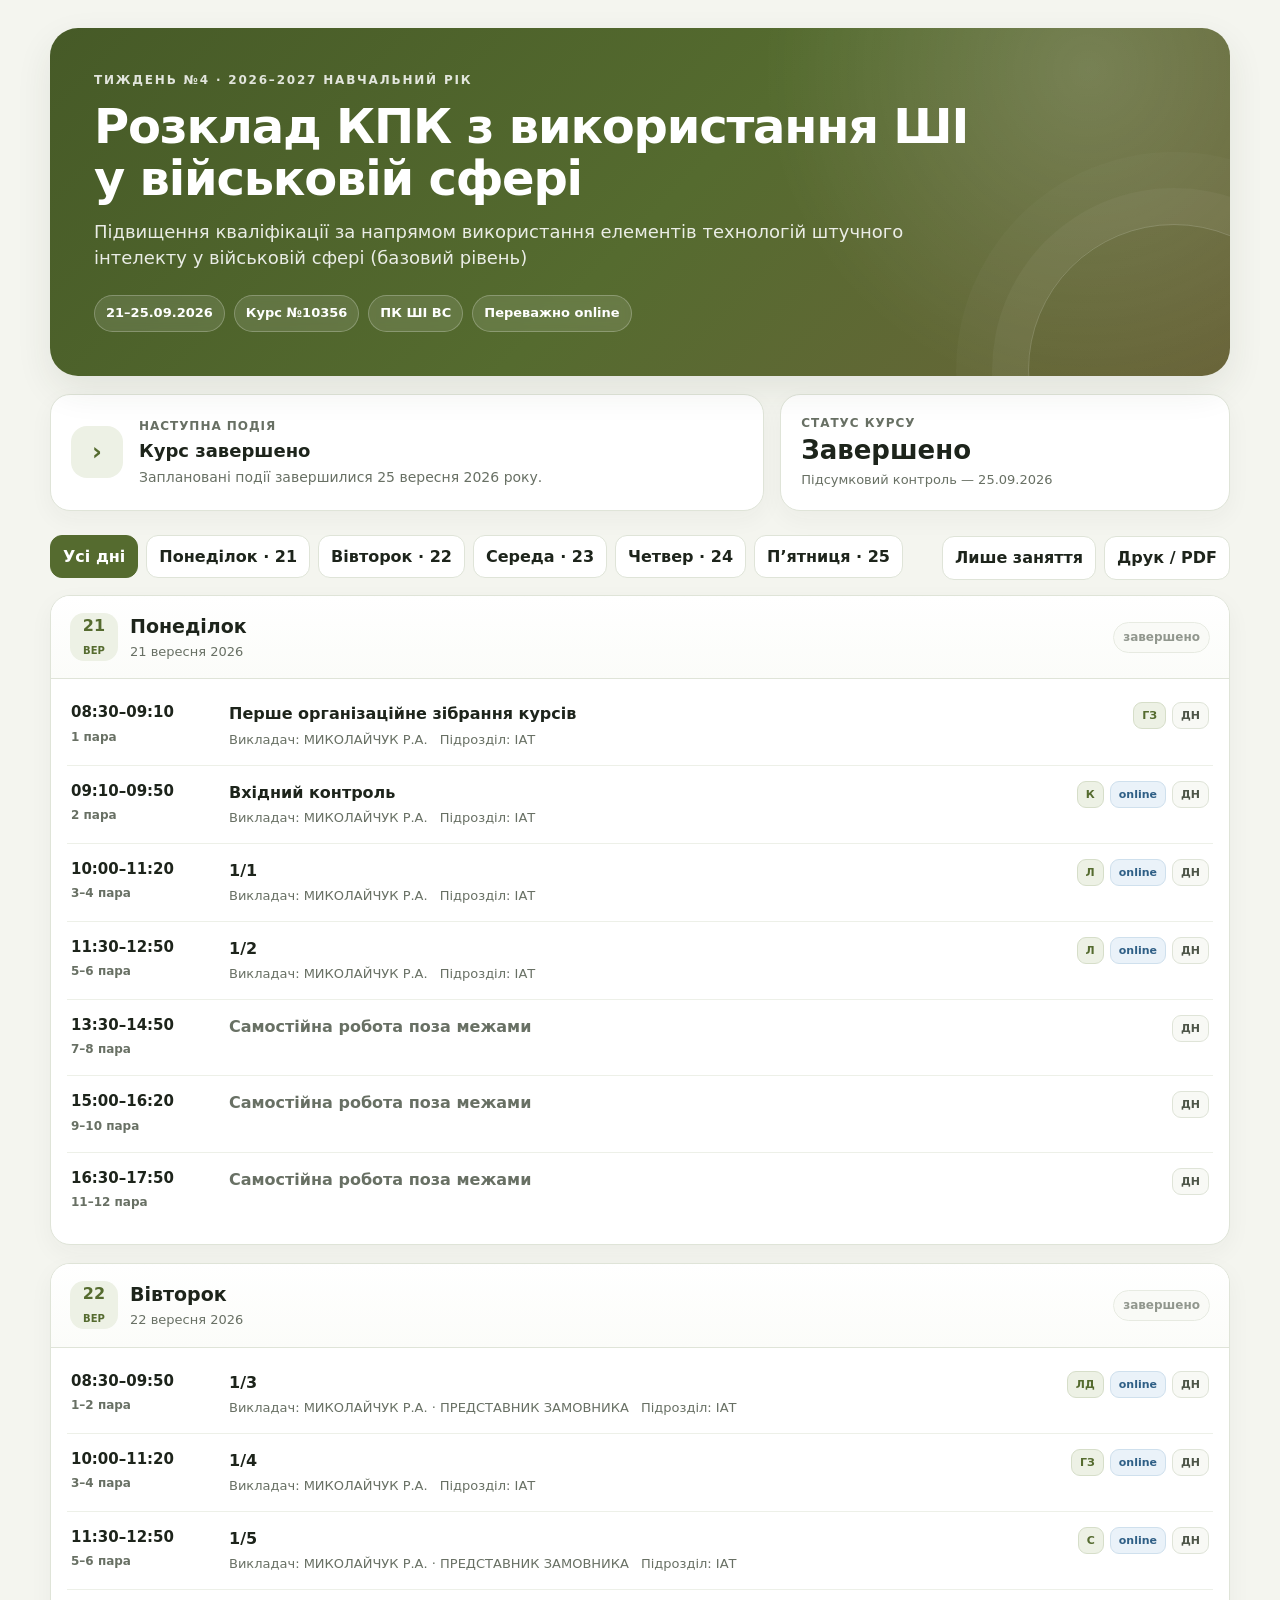
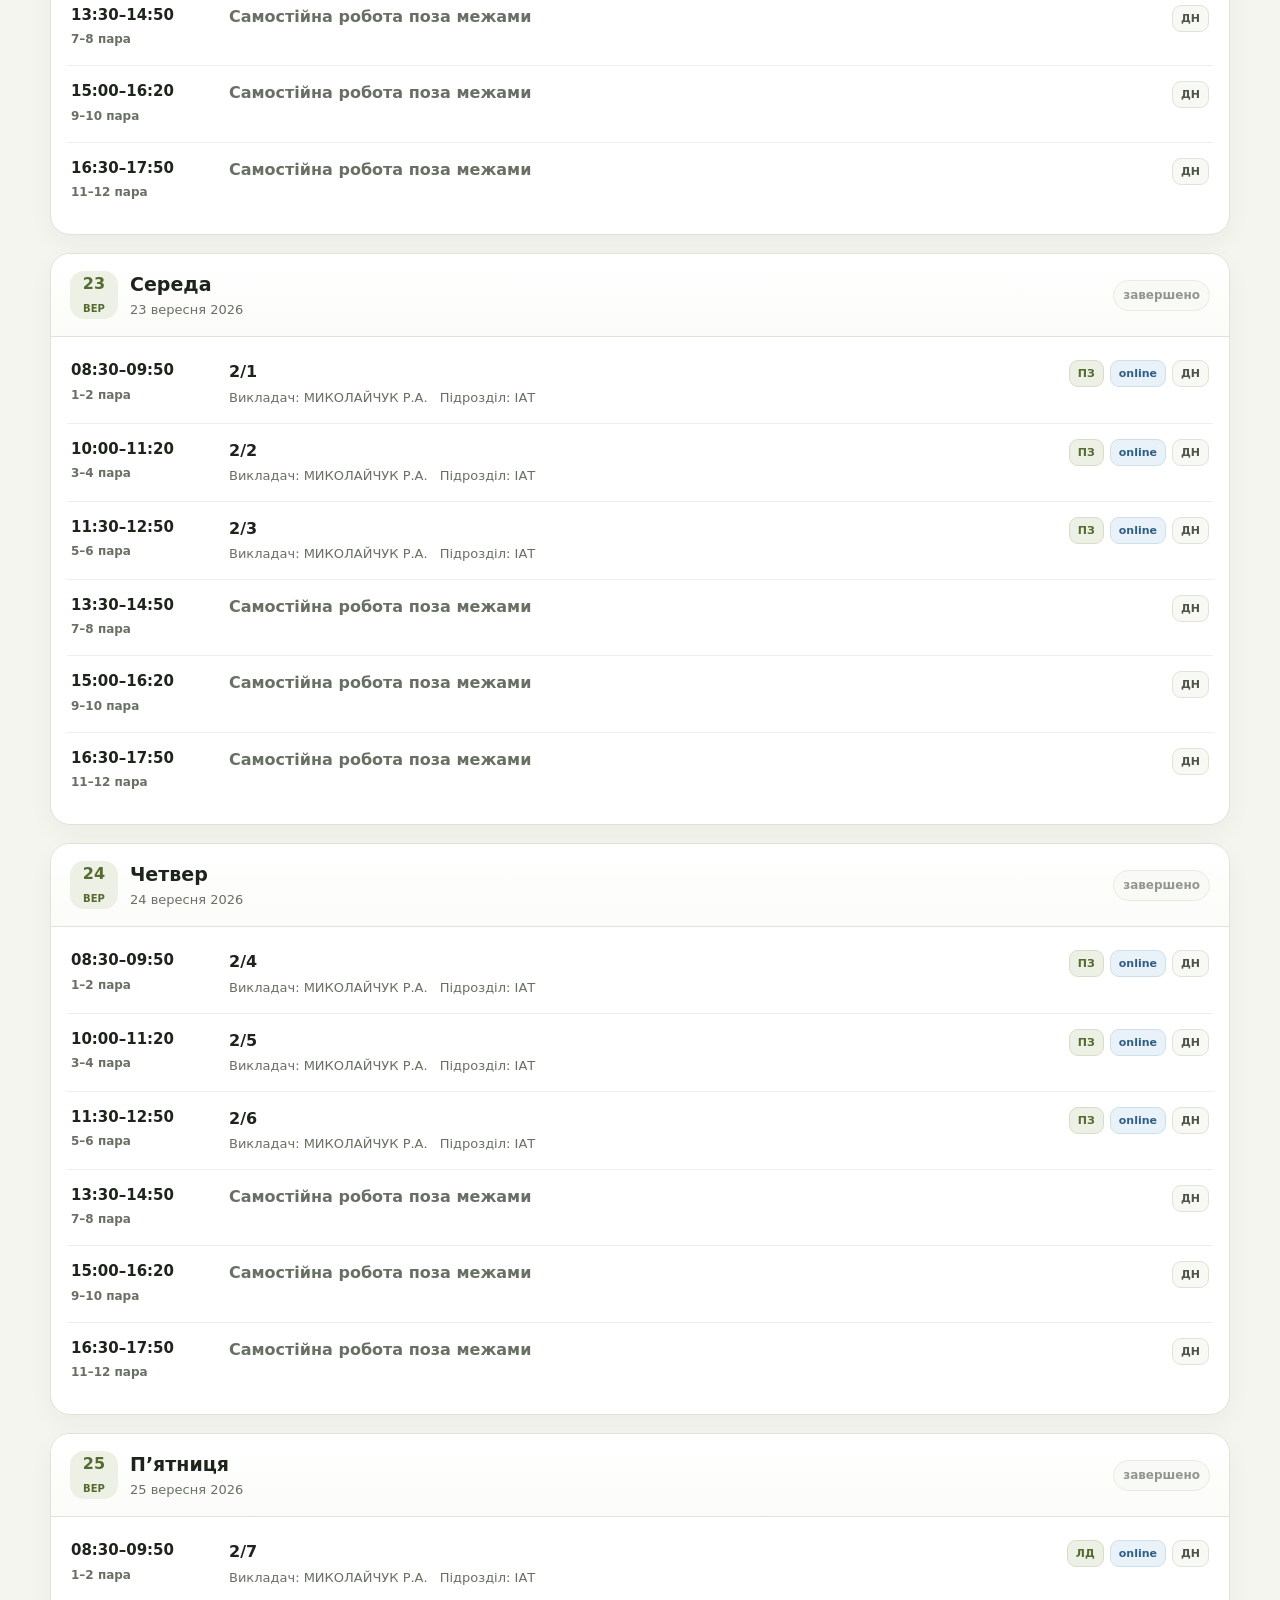
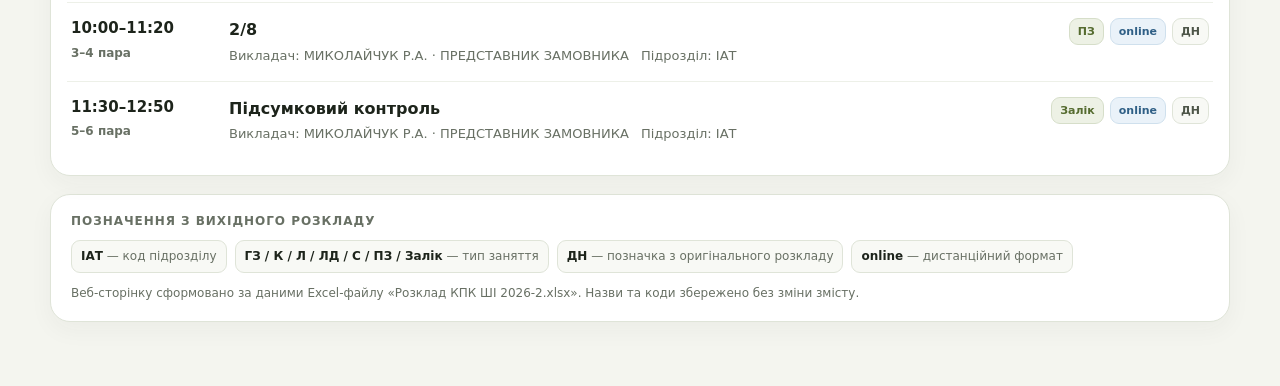
==== index.html @ 22485b09 "Add interactive course schedule" ====
<!doctype html>
<html lang="uk">
<head>
  <meta charset="utf-8" />
  <meta name="viewport" content="width=device-width, initial-scale=1" />
  <meta name="color-scheme" content="light" />
  <title>Розклад КПК ШІ — 21–25 вересня 2026</title>
  <style>
    :root {
      --bg: #f4f5ef;
      --surface: #ffffff;
      --surface-2: #f8f9f5;
      --text: #1d241b;
      --muted: #687064;
      --line: #dfe4d8;
      --accent: #556b2f;
      --accent-2: #6a653a;
      --accent-soft: #edf1e5;
      --warn-soft: #fff4d8;
      --warn: #8a6613;
      --blue-soft: #eaf2f9;
      --blue: #2f5f86;
      --shadow: 0 14px 36px rgba(44, 53, 35, 0.09);
      --radius: 20px;
    }
    * { box-sizing: border-box; }
    html { scroll-behavior: smooth; }
    body { margin: 0; font-family: Inter, ui-sans-serif, system-ui, -apple-system, BlinkMacSystemFont, "Segoe UI", sans-serif; background: var(--bg); color: var(--text); line-height: 1.45; }
    button, input { font: inherit; }
    button { cursor: pointer; }
    .shell { width: min(1180px, calc(100% - 32px)); margin: 0 auto; padding: 28px 0 64px; }
    .hero { position: relative; overflow: hidden; border-radius: 28px; padding: clamp(24px, 4vw, 44px); color: white; background: radial-gradient(circle at 88% 12%, rgba(255,255,255,.16), transparent 30%), linear-gradient(135deg, #465a27 0%, #556b2f 52%, #6a653a 100%); box-shadow: var(--shadow); }
    .hero::after { content: ""; position: absolute; width: 290px; height: 290px; right: -90px; bottom: -140px; border: 1px solid rgba(255,255,255,.18); border-radius: 50%; box-shadow: 0 0 0 36px rgba(255,255,255,.04), 0 0 0 72px rgba(255,255,255,.025); }
    .eyebrow { font-size: 12px; text-transform: uppercase; letter-spacing: .15em; font-weight: 800; opacity: .84; }
    h1 { max-width: 880px; margin: 12px 0 14px; font-size: clamp(28px, 5vw, 48px); line-height: 1.08; letter-spacing: -.025em; }
    .subtitle { max-width: 850px; margin: 0; font-size: clamp(15px, 2vw, 18px); color: rgba(255,255,255,.88); }
    .hero-meta { display: flex; flex-wrap: wrap; gap: 9px; margin-top: 24px; }
    .hero-chip { border: 1px solid rgba(255,255,255,.24); background: rgba(255,255,255,.11); padding: 8px 11px; border-radius: 999px; font-size: 13px; font-weight: 700; backdrop-filter: blur(4px); }
    .dashboard { display: grid; grid-template-columns: 1.35fr .85fr; gap: 16px; margin: 18px 0 24px; }
    .panel { background: var(--surface); border: 1px solid var(--line); border-radius: var(--radius); box-shadow: 0 8px 24px rgba(44, 53, 35, 0.045); }
    .next-card { padding: 20px; display: grid; grid-template-columns: auto 1fr; gap: 16px; align-items: center; }
    .next-icon { width: 52px; height: 52px; border-radius: 16px; display: grid; place-items: center; background: var(--accent-soft); color: var(--accent); font-size: 24px; font-weight: 800; }
    .label { color: var(--muted); font-size: 12px; font-weight: 800; letter-spacing: .08em; text-transform: uppercase; }
    .next-title { font-size: 18px; font-weight: 850; margin: 3px 0 3px; }
    .next-meta { color: var(--muted); font-size: 14px; }
    .status-card { padding: 20px; display: flex; flex-direction: column; justify-content: center; }
    .status-main { font-size: 26px; line-height: 1.1; font-weight: 900; margin-top: 4px; }
    .status-sub { color: var(--muted); font-size: 13px; margin-top: 6px; }
    .toolbar { display: flex; gap: 10px; align-items: center; justify-content: space-between; margin: 20px 0 14px; }
    .tabs { display: flex; gap: 8px; overflow-x: auto; padding-bottom: 3px; scrollbar-width: thin; }
    .tab, .action { border: 1px solid var(--line); color: var(--text); background: var(--surface); border-radius: 12px; padding: 9px 12px; font-weight: 800; white-space: nowrap; transition: .18s ease; }
    .tab:hover, .action:hover { transform: translateY(-1px); border-color: #cbd2c2; }
    .tab.active { background: var(--accent); color: white; border-color: var(--accent); }
    .actions { display: flex; gap: 8px; flex: 0 0 auto; }
    .action.secondary.active { background: var(--accent-soft); color: var(--accent); border-color: #cfd9bf; }
    .schedule { display: grid; gap: 18px; }
    .day { overflow: hidden; }
    .day-head { padding: 17px 19px; border-bottom: 1px solid var(--line); display: flex; align-items: center; gap: 12px; justify-content: space-between; background: linear-gradient(180deg, #ffffff 0%, #fbfcf9 100%); }
    .day-title-wrap { display: flex; align-items: center; gap: 12px; min-width: 0; }
    .date-badge { width: 48px; height: 48px; flex: 0 0 auto; border-radius: 14px; background: var(--accent-soft); color: var(--accent); display: grid; place-items: center; font-weight: 900; line-height: 1; }
    .date-badge small { display: block; font-size: 10px; font-weight: 800; text-transform: uppercase; margin-top: 2px; }
    .day h2 { font-size: 19px; margin: 0; }
    .day-date { color: var(--muted); font-size: 13px; margin-top: 2px; }
    .day-state { font-size: 12px; font-weight: 850; padding: 6px 9px; border-radius: 999px; background: var(--surface-2); color: var(--muted); border: 1px solid var(--line); }
    .day-state.today { background: var(--warn-soft); color: var(--warn); border-color: #efdda7; }
    .day-state.next { background: var(--blue-soft); color: var(--blue); border-color: #cbddeb; }
    .day-state.done { opacity: .72; }
    .events { padding: 8px 16px 16px; }
    .event { display: grid; grid-template-columns: 142px 1fr auto; gap: 16px; padding: 15px 4px; align-items: start; border-bottom: 1px solid #edf0e8; }
    .event:last-child { border-bottom: 0; }
    .time { font-weight: 900; font-size: 15px; }
    .lesson-no { display: inline-block; margin-top: 5px; color: var(--muted); font-size: 12px; font-weight: 750; }
    .event-title { font-weight: 850; font-size: 16px; }
    .event-title.self { color: var(--muted); font-weight: 750; }
    .event-sub { margin-top: 5px; color: var(--muted); font-size: 13px; display: flex; flex-wrap: wrap; gap: 6px 12px; }
    .event-sub span { display: inline-flex; align-items: center; gap: 5px; }
    .badges { display: flex; flex-wrap: wrap; justify-content: flex-end; gap: 6px; max-width: 180px; }
    .badge { font-size: 11px; line-height: 1; padding: 7px 8px; font-weight: 850; border-radius: 9px; background: var(--surface-2); border: 1px solid var(--line); color: #4d5548; }
    .badge.type { color: var(--accent); background: var(--accent-soft); border-color: #d6dec9; }
    .badge.online { color: var(--blue); background: var(--blue-soft); border-color: #cfe0ed; }
    .event.current { margin: 5px -8px; padding: 14px 12px; border-radius: 14px; border: 1px solid #d7e0c9; background: #f7faf2; }
    .legend { margin-top: 18px; padding: 18px 20px; }
    .legend-grid { display: flex; flex-wrap: wrap; gap: 8px; margin-top: 10px; }
    .legend-item { font-size: 12px; border: 1px solid var(--line); background: var(--surface-2); padding: 7px 9px; border-radius: 9px; color: var(--muted); }
    .legend-item strong { color: var(--text); }
    .source-note { color: var(--muted); font-size: 12px; margin-top: 12px; }
    .empty { padding: 38px; text-align: center; color: var(--muted); }
    @media (max-width: 780px) { .shell { width: min(100% - 20px, 1180px); padding-top: 10px; } .hero { border-radius: 22px; } .dashboard { grid-template-columns: 1fr; } .toolbar { align-items: stretch; flex-direction: column; } .actions { width: 100%; } .actions .action { flex: 1; } .event { grid-template-columns: 104px 1fr; gap: 10px; } .badges { grid-column: 2; justify-content: flex-start; max-width: none; margin-top: -5px; } .day-head { align-items: flex-start; } .day-state { display: none; } }
    @media (max-width: 480px) { .hero { padding: 22px 18px; } .next-card { grid-template-columns: 1fr; } .next-icon { display: none; } .events { padding-inline: 12px; } .event { grid-template-columns: 1fr; } .badges { grid-column: 1; } .time { display: flex; align-items: baseline; gap: 8px; } .lesson-no { margin-top: 0; } }
    @media print { :root { --bg: #fff; --shadow: none; } body { background: #fff; } .shell { width: 100%; padding: 0; } .hero { color: #111; background: #fff; border: 1px solid #aaa; box-shadow: none; padding: 18px; } .hero::after, .toolbar, .dashboard { display: none !important; } .hero-chip { color: #111; border-color: #bbb; background: #fff; } .subtitle { color: #333; } .schedule { gap: 10px; } .panel { box-shadow: none; break-inside: avoid; } .day { display: block !important; } .day-head { padding: 10px 12px; } .events { padding: 4px 10px 8px; } .event { padding: 8px 2px; } .legend { display: none; } @page { size: A4; margin: 10mm; } }
  </style>
</head>
<body>
  <main class="shell">
    <section class="hero">
      <div class="eyebrow">Тиждень №4 · 2026–2027 навчальний рік</div>
      <h1>Розклад КПК з використання ШІ у військовій сфері</h1>
      <p class="subtitle">Підвищення кваліфікації за напрямом використання елементів технологій штучного інтелекту у військовій сфері (базовий рівень)</p>
      <div class="hero-meta"><span class="hero-chip">21–25.09.2026</span><span class="hero-chip">Курс №10356</span><span class="hero-chip">ПК ШІ ВС</span><span class="hero-chip">Переважно online</span></div>
    </section>
    <section class="dashboard" aria-label="Короткий огляд">
      <div class="panel next-card"><div class="next-icon">›</div><div><div class="label">Наступна подія</div><div class="next-title" id="nextTitle">—</div><div class="next-meta" id="nextMeta">—</div></div></div>
      <div class="panel status-card"><div class="label">Статус курсу</div><div class="status-main" id="courseStatus">—</div><div class="status-sub" id="courseStatusSub">—</div></div>
    </section>
    <section class="toolbar" aria-label="Керування розкладом"><div class="tabs" id="tabs"></div><div class="actions"><button class="action secondary" id="classOnlyBtn" type="button" title="Приховати блоки самостійної роботи">Лише заняття</button><button class="action" id="printBtn" type="button">Друк / PDF</button></div></section>
    <section class="schedule" id="schedule" aria-live="polite"></section>
    <section class="panel legend"><div class="label">Позначення з вихідного розкладу</div><div class="legend-grid"><span class="legend-item"><strong>ІАТ</strong> — код підрозділу</span><span class="legend-item"><strong>ГЗ / К / Л / ЛД / С / ПЗ / Залік</strong> — тип заняття</span><span class="legend-item"><strong>ДН</strong> — позначка з оригінального розкладу</span><span class="legend-item"><strong>online</strong> — дистанційний формат</span></div><div class="source-note">Веб-сторінку сформовано за даними Excel-файлу «Розклад КПК ШІ 2026-2.xlsx». Назви та коди збережено без зміни змісту.</div></section>
  </main>
  <script>
    const scheduleData = [
      { id: "2026-09-21", day: "Понеділок", dateLabel: "21 вересня 2026", month: "вер", dayNum: "21", events: [
        { lessons: "1", start: "08:30", end: "09:10", unit: "ІАТ", type: "ГЗ", mark: "ДН", title: "Перше організаційне зібрання курсів", instructors: ["МИКОЛАЙЧУК Р.А."] },
        { lessons: "2", start: "09:10", end: "09:50", unit: "ІАТ", type: "К", mark: "ДН", title: "Вхідний контроль", online: true, instructors: ["МИКОЛАЙЧУК Р.А."] },
        { lessons: "3–4", start: "10:00", end: "11:20", unit: "ІАТ", type: "Л", mark: "ДН", title: "1/1", online: true, instructors: ["МИКОЛАЙЧУК Р.А."] },
        { lessons: "5–6", start: "11:30", end: "12:50", unit: "ІАТ", type: "Л", mark: "ДН", title: "1/2", online: true, instructors: ["МИКОЛАЙЧУК Р.А."] },
        { lessons: "7–8", start: "13:30", end: "14:50", mark: "ДН", title: "Самостійна робота поза межами", self: true },
        { lessons: "9–10", start: "15:00", end: "16:20", mark: "ДН", title: "Самостійна робота поза межами", self: true },
        { lessons: "11–12", start: "16:30", end: "17:50", mark: "ДН", title: "Самостійна робота поза межами", self: true }
      ]},
      { id: "2026-09-22", day: "Вівторок", dateLabel: "22 вересня 2026", month: "вер", dayNum: "22", events: [
        { lessons: "1–2", start: "08:30", end: "09:50", unit: "ІАТ", type: "ЛД", mark: "ДН", title: "1/3", online: true, instructors: ["МИКОЛАЙЧУК Р.А.", "ПРЕДСТАВНИК ЗАМОВНИКА"] },
        { lessons: "3–4", start: "10:00", end: "11:20", unit: "ІАТ", type: "ГЗ", mark: "ДН", title: "1/4", online: true, instructors: ["МИКОЛАЙЧУК Р.А."] },
        { lessons: "5–6", start: "11:30", end: "12:50", unit: "ІАТ", type: "С", mark: "ДН", title: "1/5", online: true, instructors: ["МИКОЛАЙЧУК Р.А.", "ПРЕДСТАВНИК ЗАМОВНИКА"] },
        { lessons: "7–8", start: "13:30", end: "14:50", mark: "ДН", title: "Самостійна робота поза межами", self: true },
        { lessons: "9–10", start: "15:00", end: "16:20", mark: "ДН", title: "Самостійна робота поза межами", self: true },
        { lessons: "11–12", start: "16:30", end: "17:50", mark: "ДН", title: "Самостійна робота поза межами", self: true }
      ]},
      { id: "2026-09-23", day: "Середа", dateLabel: "23 вересня 2026", month: "вер", dayNum: "23", events: [
        { lessons: "1–2", start: "08:30", end: "09:50", unit: "ІАТ", type: "ПЗ", mark: "ДН", title: "2/1", online: true, instructors: ["МИКОЛАЙЧУК Р.А."] },
        { lessons: "3–4", start: "10:00", end: "11:20", unit: "ІАТ", type: "ПЗ", mark: "ДН", title: "2/2", online: true, instructors: ["МИКОЛАЙЧУК Р.А."] },
        { lessons: "5–6", start: "11:30", end: "12:50", unit: "ІАТ", type: "ПЗ", mark: "ДН", title: "2/3", online: true, instructors: ["МИКОЛАЙЧУК Р.А."] },
        { lessons: "7–8", start: "13:30", end: "14:50", mark: "ДН", title: "Самостійна робота поза межами", self: true },
        { lessons: "9–10", start: "15:00", end: "16:20", mark: "ДН", title: "Самостійна робота поза межами", self: true },
        { lessons: "11–12", start: "16:30", end: "17:50", mark: "ДН", title: "Самостійна робота поза межами", self: true }
      ]},
      { id: "2026-09-24", day: "Четвер", dateLabel: "24 вересня 2026", month: "вер", dayNum: "24", events: [
        { lessons: "1–2", start: "08:30", end: "09:50", unit: "ІАТ", type: "ПЗ", mark: "ДН", title: "2/4", online: true, instructors: ["МИКОЛАЙЧУК Р.А."] },
        { lessons: "3–4", start: "10:00", end: "11:20", unit: "ІАТ", type: "ПЗ", mark: "ДН", title: "2/5", online: true, instructors: ["МИКОЛАЙЧУК Р.А."] },
        { lessons: "5–6", start: "11:30", end: "12:50", unit: "ІАТ", type: "ПЗ", mark: "ДН", title: "2/6", online: true, instructors: ["МИКОЛАЙЧУК Р.А."] },
        { lessons: "7–8", start: "13:30", end: "14:50", mark: "ДН", title: "Самостійна робота поза межами", self: true },
        { lessons: "9–10", start: "15:00", end: "16:20", mark: "ДН", title: "Самостійна робота поза межами", self: true },
        { lessons: "11–12", start: "16:30", end: "17:50", mark: "ДН", title: "Самостійна робота поза межами", self: true }
      ]},
      { id: "2026-09-25", day: "П’ятниця", dateLabel: "25 вересня 2026", month: "вер", dayNum: "25", events: [
        { lessons: "1–2", start: "08:30", end: "09:50", unit: "ІАТ", type: "ЛД", mark: "ДН", title: "2/7", online: true, instructors: ["МИКОЛАЙЧУК Р.А."] },
        { lessons: "3–4", start: "10:00", end: "11:20", unit: "ІАТ", type: "ПЗ", mark: "ДН", title: "2/8", online: true, instructors: ["МИКОЛАЙЧУК Р.А.", "ПРЕДСТАВНИК ЗАМОВНИКА"] },
        { lessons: "5–6", start: "11:30", end: "12:50", unit: "ІАТ", type: "Залік", mark: "ДН", title: "Підсумковий контроль", online: true, instructors: ["МИКОЛАЙЧУК Р.А.", "ПРЕДСТАВНИК ЗАМОВНИКА"] }
      ]}
    ];
    const KYIV_OFFSET = "+03:00";
    const courseStart = new Date("2026-09-21T08:30:00" + KYIV_OFFSET);
    const courseEnd = new Date("2026-09-25T12:50:00" + KYIV_OFFSET);
    let activeDay = "all";
    let classesOnly = false;
    const tabsEl = document.getElementById("tabs");
    const scheduleEl = document.getElementById("schedule");
    const classOnlyBtn = document.getElementById("classOnlyBtn");
    function eventDate(dayId, time) { return new Date(`${dayId}T${time}:00${KYIV_OFFSET}`); }
    function escapeHtml(value = "") { return String(value).replace(/[&<>'"]/g, ch => ({"&":"&amp;","<":"&lt;",">":"&gt;","'":"&#039;",'"':"&quot;"}[ch])); }
    function renderTabs() { const items = [{ id: "all", label: "Усі дні" }, ...scheduleData.map(d => ({ id: d.id, label: `${d.day} · ${d.dayNum}` }))]; tabsEl.innerHTML = items.map(item => `<button type="button" class="tab ${activeDay === item.id ? "active" : ""}" data-day="${item.id}">${item.label}</button>`).join(""); tabsEl.querySelectorAll(".tab").forEach(btn => btn.addEventListener("click", () => { activeDay = btn.dataset.day; renderTabs(); renderSchedule(); })); }
    function dayState(day, now) { const start = eventDate(day.id, day.events[0].start); const end = eventDate(day.id, day.events[day.events.length - 1].end); if (now >= start && now <= end) return { label: "сьогодні", cls: "today" }; if (now > end) return { label: "завершено", cls: "done" }; const futureDays = scheduleData.filter(d => eventDate(d.id, d.events[0].start) > now); if (futureDays[0]?.id === day.id) return { label: "наступний день", cls: "next" }; return { label: "заплановано", cls: "" }; }
    function eventHtml(day, event, now) { const start = eventDate(day.id, event.start); const end = eventDate(day.id, event.end); const isCurrent = now >= start && now <= end; const instructorHtml = event.instructors?.length ? `<span>Викладач: ${event.instructors.map(escapeHtml).join(" · ")}</span>` : ""; const unitHtml = event.unit ? `<span>Підрозділ: ${escapeHtml(event.unit)}</span>` : ""; return `<article class="event ${isCurrent ? "current" : ""}" data-self="${event.self ? "1" : "0"}"><div class="time">${event.start}–${event.end}<span class="lesson-no">${escapeHtml(event.lessons)} пара</span></div><div><div class="event-title ${event.self ? "self" : ""}">${escapeHtml(event.title)}</div><div class="event-sub">${instructorHtml}${unitHtml}</div></div><div class="badges">${event.type ? `<span class="badge type">${escapeHtml(event.type)}</span>` : ""}${event.online ? `<span class="badge online">online</span>` : ""}${event.mark ? `<span class="badge">${escapeHtml(event.mark)}</span>` : ""}</div></article>`; }
    function renderSchedule() { const now = new Date(); const days = activeDay === "all" ? scheduleData : scheduleData.filter(d => d.id === activeDay); const visibleDays = days.map(day => ({ ...day, events: classesOnly ? day.events.filter(e => !e.self) : day.events })).filter(d => d.events.length); if (!visibleDays.length) { scheduleEl.innerHTML = `<div class="panel empty">Немає подій для вибраного фільтра.</div>`; return; } scheduleEl.innerHTML = visibleDays.map(day => { const state = dayState(day, now); return `<section class="panel day" data-day="${day.id}"><header class="day-head"><div class="day-title-wrap"><div class="date-badge">${day.dayNum}<small>${day.month}</small></div><div><h2>${day.day}</h2><div class="day-date">${day.dateLabel}</div></div></div><span class="day-state ${state.cls}">${state.label}</span></header><div class="events">${day.events.map(e => eventHtml(day, e, now)).join("")}</div></section>`; }).join(""); }
    function formatDelta(ms) { if (ms <= 0) return "зараз"; const totalMinutes = Math.floor(ms / 60000); const days = Math.floor(totalMinutes / 1440); const hours = Math.floor((totalMinutes % 1440) / 60); const mins = totalMinutes % 60; const parts = []; if (days) parts.push(`${days} дн.`); if (hours) parts.push(`${hours} год.`); if (!days && mins) parts.push(`${mins} хв.`); return `через ${parts.join(" ")}`; }
    function updateDashboard() { const now = new Date(); const allEvents = scheduleData.flatMap(day => day.events.map(event => ({ day, event, start: eventDate(day.id, event.start), end: eventDate(day.id, event.end) }))); const current = allEvents.find(x => now >= x.start && now <= x.end); const next = current || allEvents.find(x => x.start > now); const nextTitle = document.getElementById("nextTitle"); const nextMeta = document.getElementById("nextMeta"); if (next) { nextTitle.textContent = next.event.title; nextMeta.textContent = `${next.day.day}, ${next.day.dayNum} вересня · ${next.event.start}–${next.event.end}${current ? " · триває зараз" : " · " + formatDelta(next.start - now)}`; } else { nextTitle.textContent = "Курс завершено"; nextMeta.textContent = "Заплановані події завершилися 25 вересня 2026 року."; } const statusMain = document.getElementById("courseStatus"); const statusSub = document.getElementById("courseStatusSub"); if (now < courseStart) { statusMain.textContent = "Ще не розпочато"; statusSub.textContent = `Початок 21.09 о 08:30 · ${formatDelta(courseStart - now)}`; } else if (now <= courseEnd) { const dayIndex = scheduleData.findIndex(day => now <= eventDate(day.id, day.events[day.events.length - 1].end)); statusMain.textContent = "Курс триває"; statusSub.textContent = dayIndex >= 0 ? `Навчальний день ${dayIndex + 1} із ${scheduleData.length}` : "За планом"; } else { statusMain.textContent = "Завершено"; statusSub.textContent = "Підсумковий контроль — 25.09.2026"; } }
    classOnlyBtn.addEventListener("click", () => { classesOnly = !classesOnly; classOnlyBtn.classList.toggle("active", classesOnly); classOnlyBtn.textContent = classesOnly ? "Показати все" : "Лише заняття"; renderSchedule(); });
    document.getElementById("printBtn").addEventListener("click", () => window.print());
    renderTabs(); renderSchedule(); updateDashboard(); setInterval(() => { updateDashboard(); renderSchedule(); }, 60000);
  </script>
</body>
</html>
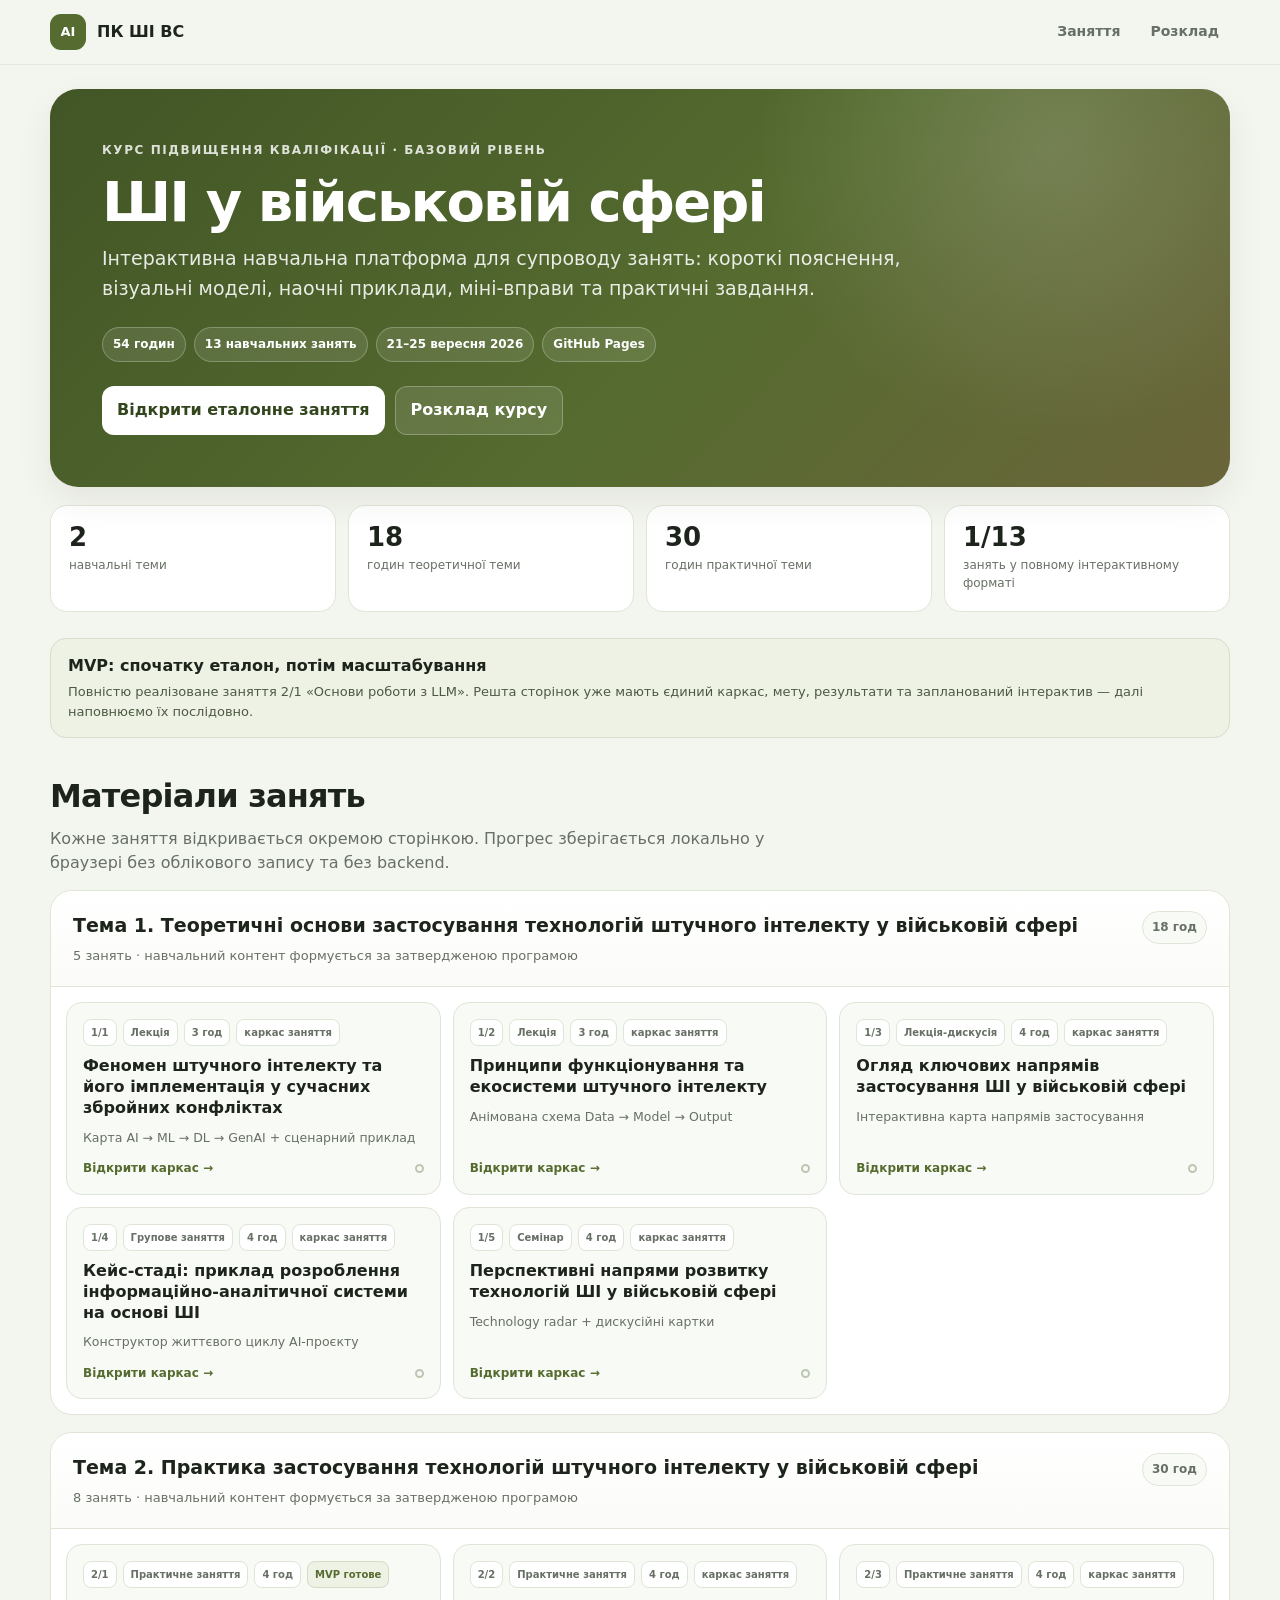
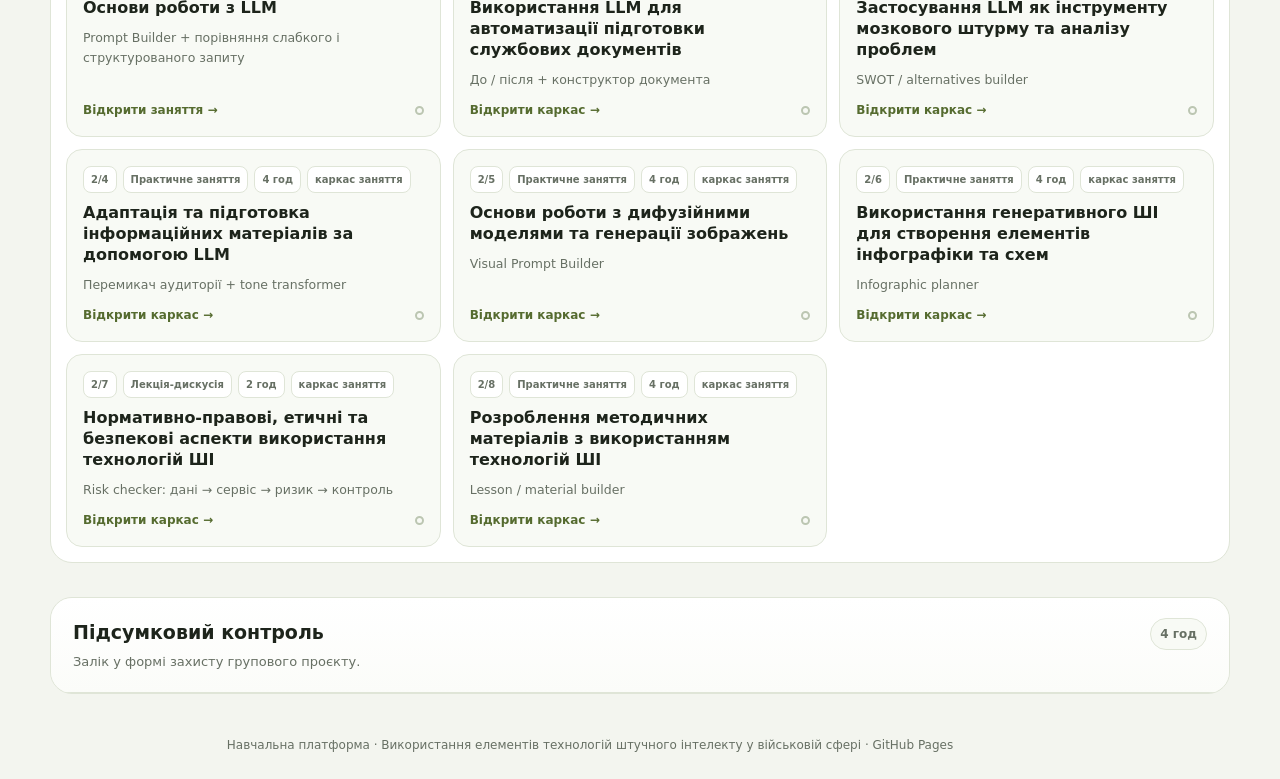
==== commit 66614459: "feat: turn repository root into course learning platform" ====
--- a/index.html
+++ b/index.html
@@ -1,171 +1,17 @@
 <!doctype html>
 <html lang="uk">
 <head>
-  <meta charset="utf-8" />
-  <meta name="viewport" content="width=device-width, initial-scale=1" />
-  <meta name="color-scheme" content="light" />
-  <title>Розклад КПК ШІ — 21–25 вересня 2026</title>
-  <style>
-    :root {
-      --bg: #f4f5ef;
-      --surface: #ffffff;
-      --surface-2: #f8f9f5;
-      --text: #1d241b;
-      --muted: #687064;
-      --line: #dfe4d8;
-      --accent: #556b2f;
-      --accent-2: #6a653a;
-      --accent-soft: #edf1e5;
-      --warn-soft: #fff4d8;
-      --warn: #8a6613;
-      --blue-soft: #eaf2f9;
-      --blue: #2f5f86;
-      --shadow: 0 14px 36px rgba(44, 53, 35, 0.09);
-      --radius: 20px;
-    }
-    * { box-sizing: border-box; }
-    html { scroll-behavior: smooth; }
-    body { margin: 0; font-family: Inter, ui-sans-serif, system-ui, -apple-system, BlinkMacSystemFont, "Segoe UI", sans-serif; background: var(--bg); color: var(--text); line-height: 1.45; }
-    button, input { font: inherit; }
-    button { cursor: pointer; }
-    .shell { width: min(1180px, calc(100% - 32px)); margin: 0 auto; padding: 28px 0 64px; }
-    .hero { position: relative; overflow: hidden; border-radius: 28px; padding: clamp(24px, 4vw, 44px); color: white; background: radial-gradient(circle at 88% 12%, rgba(255,255,255,.16), transparent 30%), linear-gradient(135deg, #465a27 0%, #556b2f 52%, #6a653a 100%); box-shadow: var(--shadow); }
-    .hero::after { content: ""; position: absolute; width: 290px; height: 290px; right: -90px; bottom: -140px; border: 1px solid rgba(255,255,255,.18); border-radius: 50%; box-shadow: 0 0 0 36px rgba(255,255,255,.04), 0 0 0 72px rgba(255,255,255,.025); }
-    .eyebrow { font-size: 12px; text-transform: uppercase; letter-spacing: .15em; font-weight: 800; opacity: .84; }
-    h1 { max-width: 880px; margin: 12px 0 14px; font-size: clamp(28px, 5vw, 48px); line-height: 1.08; letter-spacing: -.025em; }
-    .subtitle { max-width: 850px; margin: 0; font-size: clamp(15px, 2vw, 18px); color: rgba(255,255,255,.88); }
-    .hero-meta { display: flex; flex-wrap: wrap; gap: 9px; margin-top: 24px; }
-    .hero-chip { border: 1px solid rgba(255,255,255,.24); background: rgba(255,255,255,.11); padding: 8px 11px; border-radius: 999px; font-size: 13px; font-weight: 700; backdrop-filter: blur(4px); }
-    .dashboard { display: grid; grid-template-columns: 1.35fr .85fr; gap: 16px; margin: 18px 0 24px; }
-    .panel { background: var(--surface); border: 1px solid var(--line); border-radius: var(--radius); box-shadow: 0 8px 24px rgba(44, 53, 35, 0.045); }
-    .next-card { padding: 20px; display: grid; grid-template-columns: auto 1fr; gap: 16px; align-items: center; }
-    .next-icon { width: 52px; height: 52px; border-radius: 16px; display: grid; place-items: center; background: var(--accent-soft); color: var(--accent); font-size: 24px; font-weight: 800; }
-    .label { color: var(--muted); font-size: 12px; font-weight: 800; letter-spacing: .08em; text-transform: uppercase; }
-    .next-title { font-size: 18px; font-weight: 850; margin: 3px 0 3px; }
-    .next-meta { color: var(--muted); font-size: 14px; }
-    .status-card { padding: 20px; display: flex; flex-direction: column; justify-content: center; }
-    .status-main { font-size: 26px; line-height: 1.1; font-weight: 900; margin-top: 4px; }
-    .status-sub { color: var(--muted); font-size: 13px; margin-top: 6px; }
-    .toolbar { display: flex; gap: 10px; align-items: center; justify-content: space-between; margin: 20px 0 14px; }
-    .tabs { display: flex; gap: 8px; overflow-x: auto; padding-bottom: 3px; scrollbar-width: thin; }
-    .tab, .action { border: 1px solid var(--line); color: var(--text); background: var(--surface); border-radius: 12px; padding: 9px 12px; font-weight: 800; white-space: nowrap; transition: .18s ease; }
-    .tab:hover, .action:hover { transform: translateY(-1px); border-color: #cbd2c2; }
-    .tab.active { background: var(--accent); color: white; border-color: var(--accent); }
-    .actions { display: flex; gap: 8px; flex: 0 0 auto; }
-    .action.secondary.active { background: var(--accent-soft); color: var(--accent); border-color: #cfd9bf; }
-    .schedule { display: grid; gap: 18px; }
-    .day { overflow: hidden; }
-    .day-head { padding: 17px 19px; border-bottom: 1px solid var(--line); display: flex; align-items: center; gap: 12px; justify-content: space-between; background: linear-gradient(180deg, #ffffff 0%, #fbfcf9 100%); }
-    .day-title-wrap { display: flex; align-items: center; gap: 12px; min-width: 0; }
-    .date-badge { width: 48px; height: 48px; flex: 0 0 auto; border-radius: 14px; background: var(--accent-soft); color: var(--accent); display: grid; place-items: center; font-weight: 900; line-height: 1; }
-    .date-badge small { display: block; font-size: 10px; font-weight: 800; text-transform: uppercase; margin-top: 2px; }
-    .day h2 { font-size: 19px; margin: 0; }
-    .day-date { color: var(--muted); font-size: 13px; margin-top: 2px; }
-    .day-state { font-size: 12px; font-weight: 850; padding: 6px 9px; border-radius: 999px; background: var(--surface-2); color: var(--muted); border: 1px solid var(--line); }
-    .day-state.today { background: var(--warn-soft); color: var(--warn); border-color: #efdda7; }
-    .day-state.next { background: var(--blue-soft); color: var(--blue); border-color: #cbddeb; }
-    .day-state.done { opacity: .72; }
-    .events { padding: 8px 16px 16px; }
-    .event { display: grid; grid-template-columns: 142px 1fr auto; gap: 16px; padding: 15px 4px; align-items: start; border-bottom: 1px solid #edf0e8; }
-    .event:last-child { border-bottom: 0; }
-    .time { font-weight: 900; font-size: 15px; }
-    .lesson-no { display: inline-block; margin-top: 5px; color: var(--muted); font-size: 12px; font-weight: 750; }
-    .event-title { font-weight: 850; font-size: 16px; }
-    .event-title.self { color: var(--muted); font-weight: 750; }
-    .event-sub { margin-top: 5px; color: var(--muted); font-size: 13px; display: flex; flex-wrap: wrap; gap: 6px 12px; }
-    .event-sub span { display: inline-flex; align-items: center; gap: 5px; }
-    .badges { display: flex; flex-wrap: wrap; justify-content: flex-end; gap: 6px; max-width: 180px; }
-    .badge { font-size: 11px; line-height: 1; padding: 7px 8px; font-weight: 850; border-radius: 9px; background: var(--surface-2); border: 1px solid var(--line); color: #4d5548; }
-    .badge.type { color: var(--accent); background: var(--accent-soft); border-color: #d6dec9; }
-    .badge.online { color: var(--blue); background: var(--blue-soft); border-color: #cfe0ed; }
-    .event.current { margin: 5px -8px; padding: 14px 12px; border-radius: 14px; border: 1px solid #d7e0c9; background: #f7faf2; }
-    .legend { margin-top: 18px; padding: 18px 20px; }
-    .legend-grid { display: flex; flex-wrap: wrap; gap: 8px; margin-top: 10px; }
-    .legend-item { font-size: 12px; border: 1px solid var(--line); background: var(--surface-2); padding: 7px 9px; border-radius: 9px; color: var(--muted); }
-    .legend-item strong { color: var(--text); }
-    .source-note { color: var(--muted); font-size: 12px; margin-top: 12px; }
-    .empty { padding: 38px; text-align: center; color: var(--muted); }
-    @media (max-width: 780px) { .shell { width: min(100% - 20px, 1180px); padding-top: 10px; } .hero { border-radius: 22px; } .dashboard { grid-template-columns: 1fr; } .toolbar { align-items: stretch; flex-direction: column; } .actions { width: 100%; } .actions .action { flex: 1; } .event { grid-template-columns: 104px 1fr; gap: 10px; } .badges { grid-column: 2; justify-content: flex-start; max-width: none; margin-top: -5px; } .day-head { align-items: flex-start; } .day-state { display: none; } }
-    @media (max-width: 480px) { .hero { padding: 22px 18px; } .next-card { grid-template-columns: 1fr; } .next-icon { display: none; } .events { padding-inline: 12px; } .event { grid-template-columns: 1fr; } .badges { grid-column: 1; } .time { display: flex; align-items: baseline; gap: 8px; } .lesson-no { margin-top: 0; } }
-    @media print { :root { --bg: #fff; --shadow: none; } body { background: #fff; } .shell { width: 100%; padding: 0; } .hero { color: #111; background: #fff; border: 1px solid #aaa; box-shadow: none; padding: 18px; } .hero::after, .toolbar, .dashboard { display: none !important; } .hero-chip { color: #111; border-color: #bbb; background: #fff; } .subtitle { color: #333; } .schedule { gap: 10px; } .panel { box-shadow: none; break-inside: avoid; } .day { display: block !important; } .day-head { padding: 10px 12px; } .events { padding: 4px 10px 8px; } .event { padding: 8px 2px; } .legend { display: none; } @page { size: A4; margin: 10mm; } }
-  </style>
+  <meta charset="utf-8">
+  <meta name="viewport" content="width=device-width, initial-scale=1">
+  <meta name="color-scheme" content="light">
+  <meta name="description" content="Інтерактивна навчальна платформа курсу з використання елементів технологій ШІ у військовій сфері.">
+  <title>ШІ у військовій сфері · навчальна платформа</title>
+  <link rel="stylesheet" href="assets/css/site.css">
 </head>
-<body>
-  <main class="shell">
-    <section class="hero">
-      <div class="eyebrow">Тиждень №4 · 2026–2027 навчальний рік</div>
-      <h1>Розклад КПК з використання ШІ у військовій сфері</h1>
-      <p class="subtitle">Підвищення кваліфікації за напрямом використання елементів технологій штучного інтелекту у військовій сфері (базовий рівень)</p>
-      <div class="hero-meta"><span class="hero-chip">21–25.09.2026</span><span class="hero-chip">Курс №10356</span><span class="hero-chip">ПК ШІ ВС</span><span class="hero-chip">Переважно online</span></div>
-    </section>
-    <section class="dashboard" aria-label="Короткий огляд">
-      <div class="panel next-card"><div class="next-icon">›</div><div><div class="label">Наступна подія</div><div class="next-title" id="nextTitle">—</div><div class="next-meta" id="nextMeta">—</div></div></div>
-      <div class="panel status-card"><div class="label">Статус курсу</div><div class="status-main" id="courseStatus">—</div><div class="status-sub" id="courseStatusSub">—</div></div>
-    </section>
-    <section class="toolbar" aria-label="Керування розкладом"><div class="tabs" id="tabs"></div><div class="actions"><button class="action secondary" id="classOnlyBtn" type="button" title="Приховати блоки самостійної роботи">Лише заняття</button><button class="action" id="printBtn" type="button">Друк / PDF</button></div></section>
-    <section class="schedule" id="schedule" aria-live="polite"></section>
-    <section class="panel legend"><div class="label">Позначення з вихідного розкладу</div><div class="legend-grid"><span class="legend-item"><strong>ІАТ</strong> — код підрозділу</span><span class="legend-item"><strong>ГЗ / К / Л / ЛД / С / ПЗ / Залік</strong> — тип заняття</span><span class="legend-item"><strong>ДН</strong> — позначка з оригінального розкладу</span><span class="legend-item"><strong>online</strong> — дистанційний формат</span></div><div class="source-note">Веб-сторінку сформовано за даними Excel-файлу «Розклад КПК ШІ 2026-2.xlsx». Назви та коди збережено без зміни змісту.</div></section>
-  </main>
-  <script>
-    const scheduleData = [
-      { id: "2026-09-21", day: "Понеділок", dateLabel: "21 вересня 2026", month: "вер", dayNum: "21", events: [
-        { lessons: "1", start: "08:30", end: "09:10", unit: "ІАТ", type: "ГЗ", mark: "ДН", title: "Перше організаційне зібрання курсів", instructors: ["МИКОЛАЙЧУК Р.А."] },
-        { lessons: "2", start: "09:10", end: "09:50", unit: "ІАТ", type: "К", mark: "ДН", title: "Вхідний контроль", online: true, instructors: ["МИКОЛАЙЧУК Р.А."] },
-        { lessons: "3–4", start: "10:00", end: "11:20", unit: "ІАТ", type: "Л", mark: "ДН", title: "1/1", online: true, instructors: ["МИКОЛАЙЧУК Р.А."] },
-        { lessons: "5–6", start: "11:30", end: "12:50", unit: "ІАТ", type: "Л", mark: "ДН", title: "1/2", online: true, instructors: ["МИКОЛАЙЧУК Р.А."] },
-        { lessons: "7–8", start: "13:30", end: "14:50", mark: "ДН", title: "Самостійна робота поза межами", self: true },
-        { lessons: "9–10", start: "15:00", end: "16:20", mark: "ДН", title: "Самостійна робота поза межами", self: true },
-        { lessons: "11–12", start: "16:30", end: "17:50", mark: "ДН", title: "Самостійна робота поза межами", self: true }
-      ]},
-      { id: "2026-09-22", day: "Вівторок", dateLabel: "22 вересня 2026", month: "вер", dayNum: "22", events: [
-        { lessons: "1–2", start: "08:30", end: "09:50", unit: "ІАТ", type: "ЛД", mark: "ДН", title: "1/3", online: true, instructors: ["МИКОЛАЙЧУК Р.А.", "ПРЕДСТАВНИК ЗАМОВНИКА"] },
-        { lessons: "3–4", start: "10:00", end: "11:20", unit: "ІАТ", type: "ГЗ", mark: "ДН", title: "1/4", online: true, instructors: ["МИКОЛАЙЧУК Р.А."] },
-        { lessons: "5–6", start: "11:30", end: "12:50", unit: "ІАТ", type: "С", mark: "ДН", title: "1/5", online: true, instructors: ["МИКОЛАЙЧУК Р.А.", "ПРЕДСТАВНИК ЗАМОВНИКА"] },
-        { lessons: "7–8", start: "13:30", end: "14:50", mark: "ДН", title: "Самостійна робота поза межами", self: true },
-        { lessons: "9–10", start: "15:00", end: "16:20", mark: "ДН", title: "Самостійна робота поза межами", self: true },
-        { lessons: "11–12", start: "16:30", end: "17:50", mark: "ДН", title: "Самостійна робота поза межами", self: true }
-      ]},
-      { id: "2026-09-23", day: "Середа", dateLabel: "23 вересня 2026", month: "вер", dayNum: "23", events: [
-        { lessons: "1–2", start: "08:30", end: "09:50", unit: "ІАТ", type: "ПЗ", mark: "ДН", title: "2/1", online: true, instructors: ["МИКОЛАЙЧУК Р.А."] },
-        { lessons: "3–4", start: "10:00", end: "11:20", unit: "ІАТ", type: "ПЗ", mark: "ДН", title: "2/2", online: true, instructors: ["МИКОЛАЙЧУК Р.А."] },
-        { lessons: "5–6", start: "11:30", end: "12:50", unit: "ІАТ", type: "ПЗ", mark: "ДН", title: "2/3", online: true, instructors: ["МИКОЛАЙЧУК Р.А."] },
-        { lessons: "7–8", start: "13:30", end: "14:50", mark: "ДН", title: "Самостійна робота поза межами", self: true },
-        { lessons: "9–10", start: "15:00", end: "16:20", mark: "ДН", title: "Самостійна робота поза межами", self: true },
-        { lessons: "11–12", start: "16:30", end: "17:50", mark: "ДН", title: "Самостійна робота поза межами", self: true }
-      ]},
-      { id: "2026-09-24", day: "Четвер", dateLabel: "24 вересня 2026", month: "вер", dayNum: "24", events: [
-        { lessons: "1–2", start: "08:30", end: "09:50", unit: "ІАТ", type: "ПЗ", mark: "ДН", title: "2/4", online: true, instructors: ["МИКОЛАЙЧУК Р.А."] },
-        { lessons: "3–4", start: "10:00", end: "11:20", unit: "ІАТ", type: "ПЗ", mark: "ДН", title: "2/5", online: true, instructors: ["МИКОЛАЙЧУК Р.А."] },
-        { lessons: "5–6", start: "11:30", end: "12:50", unit: "ІАТ", type: "ПЗ", mark: "ДН", title: "2/6", online: true, instructors: ["МИКОЛАЙЧУК Р.А."] },
-        { lessons: "7–8", start: "13:30", end: "14:50", mark: "ДН", title: "Самостійна робота поза межами", self: true },
-        { lessons: "9–10", start: "15:00", end: "16:20", mark: "ДН", title: "Самостійна робота поза межами", self: true },
-        { lessons: "11–12", start: "16:30", end: "17:50", mark: "ДН", title: "Самостійна робота поза межами", self: true }
-      ]},
-      { id: "2026-09-25", day: "П’ятниця", dateLabel: "25 вересня 2026", month: "вер", dayNum: "25", events: [
-        { lessons: "1–2", start: "08:30", end: "09:50", unit: "ІАТ", type: "ЛД", mark: "ДН", title: "2/7", online: true, instructors: ["МИКОЛАЙЧУК Р.А."] },
-        { lessons: "3–4", start: "10:00", end: "11:20", unit: "ІАТ", type: "ПЗ", mark: "ДН", title: "2/8", online: true, instructors: ["МИКОЛАЙЧУК Р.А.", "ПРЕДСТАВНИК ЗАМОВНИКА"] },
-        { lessons: "5–6", start: "11:30", end: "12:50", unit: "ІАТ", type: "Залік", mark: "ДН", title: "Підсумковий контроль", online: true, instructors: ["МИКОЛАЙЧУК Р.А.", "ПРЕДСТАВНИК ЗАМОВНИКА"] }
-      ]}
-    ];
-    const KYIV_OFFSET = "+03:00";
-    const courseStart = new Date("2026-09-21T08:30:00" + KYIV_OFFSET);
-    const courseEnd = new Date("2026-09-25T12:50:00" + KYIV_OFFSET);
-    let activeDay = "all";
-    let classesOnly = false;
-    const tabsEl = document.getElementById("tabs");
-    const scheduleEl = document.getElementById("schedule");
-    const classOnlyBtn = document.getElementById("classOnlyBtn");
-    function eventDate(dayId, time) { return new Date(`${dayId}T${time}:00${KYIV_OFFSET}`); }
-    function escapeHtml(value = "") { return String(value).replace(/[&<>'"]/g, ch => ({"&":"&amp;","<":"&lt;",">":"&gt;","'":"&#039;",'"':"&quot;"}[ch])); }
-    function renderTabs() { const items = [{ id: "all", label: "Усі дні" }, ...scheduleData.map(d => ({ id: d.id, label: `${d.day} · ${d.dayNum}` }))]; tabsEl.innerHTML = items.map(item => `<button type="button" class="tab ${activeDay === item.id ? "active" : ""}" data-day="${item.id}">${item.label}</button>`).join(""); tabsEl.querySelectorAll(".tab").forEach(btn => btn.addEventListener("click", () => { activeDay = btn.dataset.day; renderTabs(); renderSchedule(); })); }
-    function dayState(day, now) { const start = eventDate(day.id, day.events[0].start); const end = eventDate(day.id, day.events[day.events.length - 1].end); if (now >= start && now <= end) return { label: "сьогодні", cls: "today" }; if (now > end) return { label: "завершено", cls: "done" }; const futureDays = scheduleData.filter(d => eventDate(d.id, d.events[0].start) > now); if (futureDays[0]?.id === day.id) return { label: "наступний день", cls: "next" }; return { label: "заплановано", cls: "" }; }
-    function eventHtml(day, event, now) { const start = eventDate(day.id, event.start); const end = eventDate(day.id, event.end); const isCurrent = now >= start && now <= end; const instructorHtml = event.instructors?.length ? `<span>Викладач: ${event.instructors.map(escapeHtml).join(" · ")}</span>` : ""; const unitHtml = event.unit ? `<span>Підрозділ: ${escapeHtml(event.unit)}</span>` : ""; return `<article class="event ${isCurrent ? "current" : ""}" data-self="${event.self ? "1" : "0"}"><div class="time">${event.start}–${event.end}<span class="lesson-no">${escapeHtml(event.lessons)} пара</span></div><div><div class="event-title ${event.self ? "self" : ""}">${escapeHtml(event.title)}</div><div class="event-sub">${instructorHtml}${unitHtml}</div></div><div class="badges">${event.type ? `<span class="badge type">${escapeHtml(event.type)}</span>` : ""}${event.online ? `<span class="badge online">online</span>` : ""}${event.mark ? `<span class="badge">${escapeHtml(event.mark)}</span>` : ""}</div></article>`; }
-    function renderSchedule() { const now = new Date(); const days = activeDay === "all" ? scheduleData : scheduleData.filter(d => d.id === activeDay); const visibleDays = days.map(day => ({ ...day, events: classesOnly ? day.events.filter(e => !e.self) : day.events })).filter(d => d.events.length); if (!visibleDays.length) { scheduleEl.innerHTML = `<div class="panel empty">Немає подій для вибраного фільтра.</div>`; return; } scheduleEl.innerHTML = visibleDays.map(day => { const state = dayState(day, now); return `<section class="panel day" data-day="${day.id}"><header class="day-head"><div class="day-title-wrap"><div class="date-badge">${day.dayNum}<small>${day.month}</small></div><div><h2>${day.day}</h2><div class="day-date">${day.dateLabel}</div></div></div><span class="day-state ${state.cls}">${state.label}</span></header><div class="events">${day.events.map(e => eventHtml(day, e, now)).join("")}</div></section>`; }).join(""); }
-    function formatDelta(ms) { if (ms <= 0) return "зараз"; const totalMinutes = Math.floor(ms / 60000); const days = Math.floor(totalMinutes / 1440); const hours = Math.floor((totalMinutes % 1440) / 60); const mins = totalMinutes % 60; const parts = []; if (days) parts.push(`${days} дн.`); if (hours) parts.push(`${hours} год.`); if (!days && mins) parts.push(`${mins} хв.`); return `через ${parts.join(" ")}`; }
-    function updateDashboard() { const now = new Date(); const allEvents = scheduleData.flatMap(day => day.events.map(event => ({ day, event, start: eventDate(day.id, event.start), end: eventDate(day.id, event.end) }))); const current = allEvents.find(x => now >= x.start && now <= x.end); const next = current || allEvents.find(x => x.start > now); const nextTitle = document.getElementById("nextTitle"); const nextMeta = document.getElementById("nextMeta"); if (next) { nextTitle.textContent = next.event.title; nextMeta.textContent = `${next.day.day}, ${next.day.dayNum} вересня · ${next.event.start}–${next.event.end}${current ? " · триває зараз" : " · " + formatDelta(next.start - now)}`; } else { nextTitle.textContent = "Курс завершено"; nextMeta.textContent = "Заплановані події завершилися 25 вересня 2026 року."; } const statusMain = document.getElementById("courseStatus"); const statusSub = document.getElementById("courseStatusSub"); if (now < courseStart) { statusMain.textContent = "Ще не розпочато"; statusSub.textContent = `Початок 21.09 о 08:30 · ${formatDelta(courseStart - now)}`; } else if (now <= courseEnd) { const dayIndex = scheduleData.findIndex(day => now <= eventDate(day.id, day.events[day.events.length - 1].end)); statusMain.textContent = "Курс триває"; statusSub.textContent = dayIndex >= 0 ? `Навчальний день ${dayIndex + 1} із ${scheduleData.length}` : "За планом"; } else { statusMain.textContent = "Завершено"; statusSub.textContent = "Підсумковий контроль — 25.09.2026"; } }
-    classOnlyBtn.addEventListener("click", () => { classesOnly = !classesOnly; classOnlyBtn.classList.toggle("active", classesOnly); classOnlyBtn.textContent = classesOnly ? "Показати все" : "Лише заняття"; renderSchedule(); });
-    document.getElementById("printBtn").addEventListener("click", () => window.print());
-    renderTabs(); renderSchedule(); updateDashboard(); setInterval(() => { updateDashboard(); renderSchedule(); }, 60000);
-  </script>
+<body data-page="home">
+  <div id="app"></div>
+  <noscript>Для інтерактивних елементів платформи потрібно увімкнути JavaScript.</noscript>
+  <script src="data/course-data.js"></script>
+  <script src="assets/js/app.js"></script>
 </body>
-</html>
+</html>
--- a/assets/css/site.css
+++ b/assets/css/site.css
@@ -0,0 +1,25 @@
+:root{
+  --bg:#f3f5ef;--surface:#fff;--surface-2:#f8faf5;--text:#1d241b;--muted:#677064;
+  --line:#dfe5d7;--accent:#556b2f;--accent-2:#6a653a;--accent-soft:#edf2e5;
+  --danger:#8d3f3f;--danger-soft:#fff0f0;--info:#315e7c;--info-soft:#edf5fb;
+  --shadow:0 14px 34px rgba(45,55,35,.08);--radius:20px;--max:1180px
+}
+*{box-sizing:border-box}html{scroll-behavior:smooth}body{margin:0;font-family:Inter,ui-sans-serif,system-ui,-apple-system,BlinkMacSystemFont,"Segoe UI",sans-serif;background:var(--bg);color:var(--text);line-height:1.55}
+a{color:inherit;text-decoration:none}button,input,textarea{font:inherit}.shell{width:min(var(--max),calc(100% - 30px));margin:0 auto}.topbar{position:sticky;top:0;z-index:20;background:rgba(243,245,239,.9);backdrop-filter:blur(12px);border-bottom:1px solid rgba(223,229,215,.8)}
+.nav{height:64px;display:flex;align-items:center;justify-content:space-between;gap:16px}.brand{display:flex;align-items:center;gap:11px;font-weight:900}.brand-mark{width:36px;height:36px;border-radius:11px;background:var(--accent);color:#fff;display:grid;place-items:center;font-size:13px}.nav-links{display:flex;gap:8px;align-items:center}.nav-link{padding:8px 11px;border-radius:10px;color:var(--muted);font-weight:750;font-size:14px}.nav-link:hover{background:var(--surface);color:var(--text)}
+.hero{margin:24px 0 18px;padding:clamp(26px,5vw,52px);border-radius:28px;color:#fff;background:radial-gradient(circle at 85% 15%,rgba(255,255,255,.16),transparent 28%),linear-gradient(135deg,#425526,#556b2f 55%,#6a653a);box-shadow:var(--shadow);overflow:hidden;position:relative}.eyebrow{text-transform:uppercase;letter-spacing:.13em;font-size:12px;font-weight:850;opacity:.82}.hero h1{max-width:900px;font-size:clamp(31px,5.5vw,56px);line-height:1.05;letter-spacing:-.035em;margin:13px 0}.hero p{max-width:850px;margin:0;color:rgba(255,255,255,.88);font-size:clamp(15px,2vw,19px)}.chips{display:flex;flex-wrap:wrap;gap:8px;margin-top:24px}.chip{border:1px solid rgba(255,255,255,.24);background:rgba(255,255,255,.1);padding:7px 10px;border-radius:999px;font-size:12px;font-weight:800}
+.hero-actions{display:flex;flex-wrap:wrap;gap:10px;margin-top:24px}.btn{border:0;border-radius:12px;padding:11px 15px;font-weight:850;cursor:pointer;display:inline-flex;align-items:center;justify-content:center;gap:8px}.btn.primary{background:#fff;color:#33451d}.btn.secondary{background:rgba(255,255,255,.11);border:1px solid rgba(255,255,255,.26);color:#fff}.btn.olive{background:var(--accent);color:#fff}.btn.ghost{background:var(--surface);border:1px solid var(--line);color:var(--text)}
+.stats{display:grid;grid-template-columns:repeat(4,1fr);gap:12px;margin:18px 0 26px}.stat{background:var(--surface);border:1px solid var(--line);border-radius:17px;padding:18px}.stat strong{display:block;font-size:26px;line-height:1}.stat span{display:block;color:var(--muted);font-size:12px;margin-top:6px}
+.section{margin:34px 0}.section-head{display:flex;align-items:flex-end;justify-content:space-between;gap:18px;margin-bottom:14px}.section h2{font-size:clamp(23px,3vw,32px);margin:0;letter-spacing:-.025em}.section-lead{color:var(--muted);max-width:760px;margin:5px 0 0}.topic{background:var(--surface);border:1px solid var(--line);border-radius:22px;overflow:hidden;margin-bottom:17px}.topic-head{padding:20px 22px;border-bottom:1px solid var(--line);display:flex;align-items:flex-start;justify-content:space-between;gap:16px;background:linear-gradient(180deg,#fff,#fbfcf9)}.topic-head h3{margin:0;font-size:19px}.topic-head p{margin:5px 0 0;color:var(--muted);font-size:13px}.hours{flex:0 0 auto;border:1px solid var(--line);background:var(--surface-2);padding:6px 9px;border-radius:999px;font-size:12px;font-weight:850;color:var(--muted)}
+.lesson-grid{display:grid;grid-template-columns:repeat(3,1fr);gap:12px;padding:15px}.lesson-card{border:1px solid var(--line);background:var(--surface-2);border-radius:16px;padding:16px;min-height:190px;display:flex;flex-direction:column;transition:.18s ease}.lesson-card:hover{transform:translateY(-2px);box-shadow:0 8px 20px rgba(45,55,35,.06);border-color:#ccd5c0}.lesson-meta{display:flex;gap:6px;flex-wrap:wrap;margin-bottom:10px}.tag{display:inline-flex;padding:5px 7px;border-radius:8px;background:#fff;border:1px solid var(--line);font-size:10px;font-weight:850;color:var(--muted)}.tag.ready{background:var(--accent-soft);border-color:#d2dcc4;color:var(--accent)}.lesson-card h4{margin:0;font-size:16px;line-height:1.3}.lesson-card p{color:var(--muted);font-size:12.5px;margin:9px 0 12px}.lesson-bottom{margin-top:auto;display:flex;justify-content:space-between;align-items:center;gap:8px}.open-label{font-size:12px;font-weight:850;color:var(--accent)}.progress-dot{width:9px;height:9px;border-radius:50%;border:2px solid #bcc6b2}.progress-dot.done{background:var(--accent);border-color:var(--accent)}
+.notice{border:1px solid #d6dfca;background:var(--accent-soft);border-radius:16px;padding:15px 17px}.notice strong{display:block;margin-bottom:3px}.notice p{margin:0;color:#4d5942;font-size:13px}.footer{margin:42px 0 24px;color:var(--muted);font-size:12px;text-align:center}
+.lesson-hero{padding:30px 0 10px}.back{display:inline-flex;gap:8px;align-items:center;color:var(--muted);font-weight:800;font-size:13px;margin-bottom:16px}.lesson-title{font-size:clamp(30px,5vw,48px);line-height:1.06;margin:8px 0 10px;letter-spacing:-.035em}.lesson-lead{color:var(--muted);font-size:17px;max-width:900px}.lesson-info{display:flex;flex-wrap:wrap;gap:8px;margin-top:15px}.lesson-info .tag{font-size:11px;background:var(--surface)}
+.outcomes{display:grid;grid-template-columns:1fr 1.4fr;gap:14px;margin:22px 0}.panel{background:var(--surface);border:1px solid var(--line);border-radius:20px;padding:20px}.panel h3{margin:0 0 10px}.outcome-list{margin:0;padding-left:18px}.outcome-list li{margin:6px 0}.lesson-content{display:grid;gap:16px}.content-block{background:var(--surface);border:1px solid var(--line);border-radius:22px;padding:clamp(18px,3vw,26px)}.content-block h2{margin:0 0 10px;font-size:23px}.content-block p{color:#4f584b}.flow{display:flex;align-items:center;gap:7px;flex-wrap:wrap;margin-top:16px}.flow-item{padding:10px 12px;border-radius:12px;background:var(--accent-soft);border:1px solid #d6dfca;font-weight:800;font-size:13px}.flow-arrow{color:var(--muted);font-weight:900}
+.compare{display:grid;grid-template-columns:1fr 1fr;gap:12px;margin-top:14px}.example{border-radius:15px;padding:15px;white-space:pre-wrap;font-family:ui-monospace,SFMono-Regular,Menlo,monospace;font-size:13px}.example.bad{background:var(--danger-soft);border:1px solid #ecd0d0}.example.good{background:var(--accent-soft);border:1px solid #d6dfca}.example-label{font-family:Inter,ui-sans-serif,system-ui;font-size:11px;font-weight:900;text-transform:uppercase;letter-spacing:.08em;margin-bottom:8px}.example.bad .example-label{color:var(--danger)}.example.good .example-label{color:var(--accent)}
+.builder-grid{display:grid;grid-template-columns:1fr 1fr;gap:12px}.field{display:flex;flex-direction:column;gap:6px}.field.full{grid-column:1/-1}.field label{font-size:12px;font-weight:850;color:var(--muted)}.field textarea{min-height:88px;resize:vertical;border:1px solid var(--line);border-radius:12px;padding:11px;background:var(--surface-2);color:var(--text);outline:none}.field textarea:focus{border-color:#aebd9e;box-shadow:0 0 0 3px rgba(85,107,47,.09)}.builder-actions{display:flex;flex-wrap:wrap;gap:8px;margin-top:12px}.output{margin-top:12px;background:#171c15;color:#e7eee1;border-radius:15px;padding:16px;white-space:pre-wrap;font-family:ui-monospace,SFMono-Regular,Menlo,monospace;font-size:13px;min-height:90px}.step-list{counter-reset:steps;list-style:none;padding:0;margin:14px 0 0;display:grid;gap:9px}.step-list li{counter-increment:steps;display:grid;grid-template-columns:32px 1fr;gap:10px;align-items:start}.step-list li:before{content:counter(steps);width:28px;height:28px;border-radius:9px;display:grid;place-items:center;background:var(--accent-soft);color:var(--accent);font-weight:900}
+.quiz{display:grid;gap:10px}.quiz-item{border:1px solid var(--line);border-radius:14px;padding:14px;background:var(--surface-2)}.quiz-q{font-weight:800;margin-bottom:10px}.quiz-actions{display:flex;gap:8px}.quiz-result{font-size:12px;margin-top:9px;color:var(--muted);min-height:18px}.takeaways{border-left:5px solid var(--accent);background:var(--accent-soft)}.takeaways ul{margin:8px 0 0;padding-left:18px}.takeaways li{margin:6px 0}
+.progressbar{height:7px;background:#e2e7dc;border-radius:99px;overflow:hidden}.progressbar span{display:block;height:100%;background:var(--accent);width:0;transition:.25s}.complete-row{display:flex;align-items:center;justify-content:space-between;gap:12px;margin-top:16px}
+.placeholder{border:1px dashed #c7d0bd;background:var(--surface-2);border-radius:18px;padding:26px;text-align:center;color:var(--muted)}.placeholder strong{color:var(--text);display:block;margin-bottom:5px}
+@media(max-width:900px){.stats{grid-template-columns:repeat(2,1fr)}.lesson-grid{grid-template-columns:repeat(2,1fr)}.outcomes{grid-template-columns:1fr}.compare{grid-template-columns:1fr}}
+@media(max-width:620px){.shell{width:min(100% - 18px,var(--max))}.nav-links .hide-mobile{display:none}.hero{margin-top:10px;border-radius:22px}.stats{grid-template-columns:1fr 1fr}.lesson-grid{grid-template-columns:1fr}.topic-head{align-items:flex-start}.builder-grid{grid-template-columns:1fr}.field.full{grid-column:auto}.compare{grid-template-columns:1fr}.complete-row{align-items:stretch;flex-direction:column}.btn{width:100%}}
+@media print{.topbar,.hero-actions,.builder-actions,.quiz-actions,.complete-row{display:none!important}body{background:#fff}.hero{background:#fff;color:#111;border:1px solid #aaa;box-shadow:none}.hero p{color:#333}.content-block,.panel,.topic{box-shadow:none;break-inside:avoid}.shell{width:100%}}
